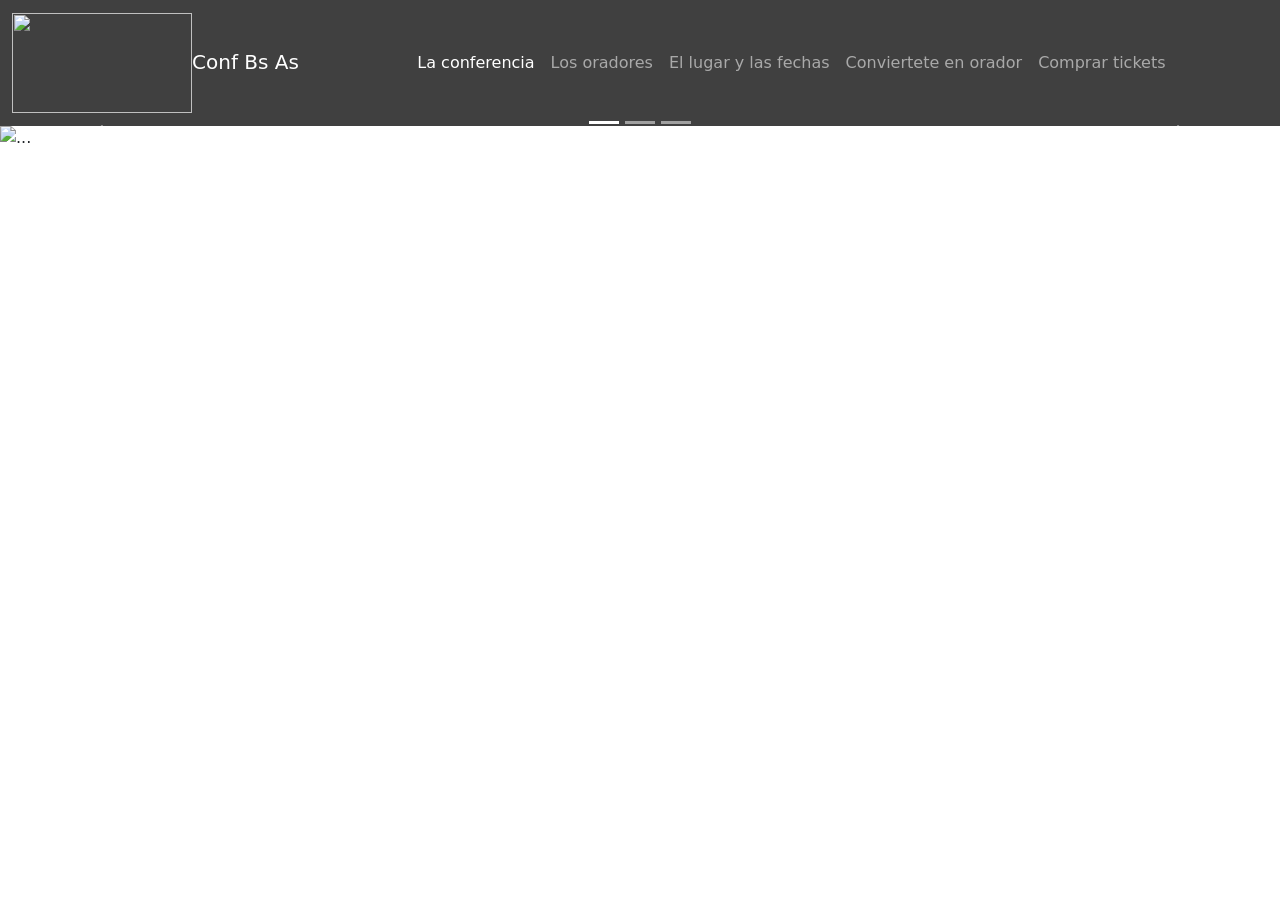
==== index.html @ 4734ad60 "Update Última actualización" ====
<!DOCTYPE html>
<html lang="es">
<head class="conthead">
      <meta charset="UTF-8">
      <meta http-equiv="X-UA-Compatible" content="IE=edge">
      <meta name="viewport" content="width=device-width, initial-scale=1.0">
      <title>Document</title>
      <link href="https://cdn.jsdelivr.net/npm/bootstrap@5.3.2/dist/css/bootstrap.min.css" rel="stylesheet" integrity="sha384-T3c6CoIi6uLrA9TneNEoa7RxnatzjcDSCmG1MXxSR1GAsXEV/Dwwykc2MPK8M2HN" crossorigin="anonymous">
      <script src="https://cdn.jsdelivr.net/npm/bootstrap@5.3.2/dist/js/bootstrap.bundle.min.js" integrity="sha384-C6RzsynM9kWDrMNeT87bh95OGNyZPhcTNXj1NW7RuBCsyN/o0jlpcV8Qyq46cDfL" crossorigin="anonymous"></script>
    </head>
<body>
<header>
      <nav class="navbar navbar-expand-lg navbar-dark bg-black bg-opacity-75">
            <div class="container-fluid">
                  <a class="navbar-brand" href="#">
                        <img src="img/codoacodo.png" alt="" width="180" height="100">Conf Bs As
                  </a>
              <div class="collapse navbar-collapse" id="navbarSupportedContent">
                <ul class="navbar-nav mx-auto mb-2 mb-lg-0 ">
                  <li class="nav-item">
                    <a class="nav-link active" aria-current="page" href="#">La conferencia</a>
                  </li>
                  <li class="nav-item">
                    <a class="nav-link" href="#">Los oradores</a>
                  </li>
                  <li class="nav-item">
                    <a class="nav-link" href="#">El lugar y las fechas</a>
                  </li>
                  <li class="nav-item">
                    <a class="nav-link" href="#">Conviertete en orador</a>
                  </li>
                  <li class="nav-item">
                    <a class="nav-link" href="#">Comprar tickets</a>
                  </li>
                </ul>
              </div>
            </div>
          </nav>

          <div id="carouselExampleCaptions" class="carousel slide">
            <div class="carousel-indicators">
              <button type="button" data-bs-target="#carouselExampleCaptions" data-bs-slide-to="0" class="active" aria-current="true" aria-label="Slide 1"></button>
              <button type="button" data-bs-target="#carouselExampleCaptions" data-bs-slide-to="1" aria-label="Slide 2"></button>
              <button type="button" data-bs-target="#carouselExampleCaptions" data-bs-slide-to="2" aria-label="Slide 3"></button>
            </div>
            <div class="carousel-inner">
              <div class="carousel-item active">
                <img src="..." class="d-block w-100" alt="...">
                <div class="carousel-caption d-none d-md-block">
                  <h5>First slide label</h5>
                  <p>Some representative placeholder content for the first slide.</p>
                </div>
              </div>
              <div class="carousel-item">
                <img src="..." class="d-block w-100" alt="...">
                <div class="carousel-caption d-none d-md-block">
                  <h5>Second slide label</h5>
                  <p>Some representative placeholder content for the second slide.</p>
                </div>
              </div>
              <div class="carousel-item">
                <img src="..." class="d-block w-100" alt="...">
                <div class="carousel-caption d-none d-md-block">
                  <h5>Third slide label</h5>
                  <p>Some representative placeholder content for the third slide.</p>
                </div>
              </div>
            </div>
            <button class="carousel-control-prev" type="button" data-bs-target="#carouselExampleCaptions" data-bs-slide="prev">
              <span class="carousel-control-prev-icon" aria-hidden="true"></span>
              <span class="visually-hidden">Previous</span>
            </button>
            <button class="carousel-control-next" type="button" data-bs-target="#carouselExampleCaptions" data-bs-slide="next">
              <span class="carousel-control-next-icon" aria-hidden="true"></span>
              <span class="visually-hidden">Next</span>
            </button>
          </div>          

</header>   
<footer>

</footer>   
</body>
</html>
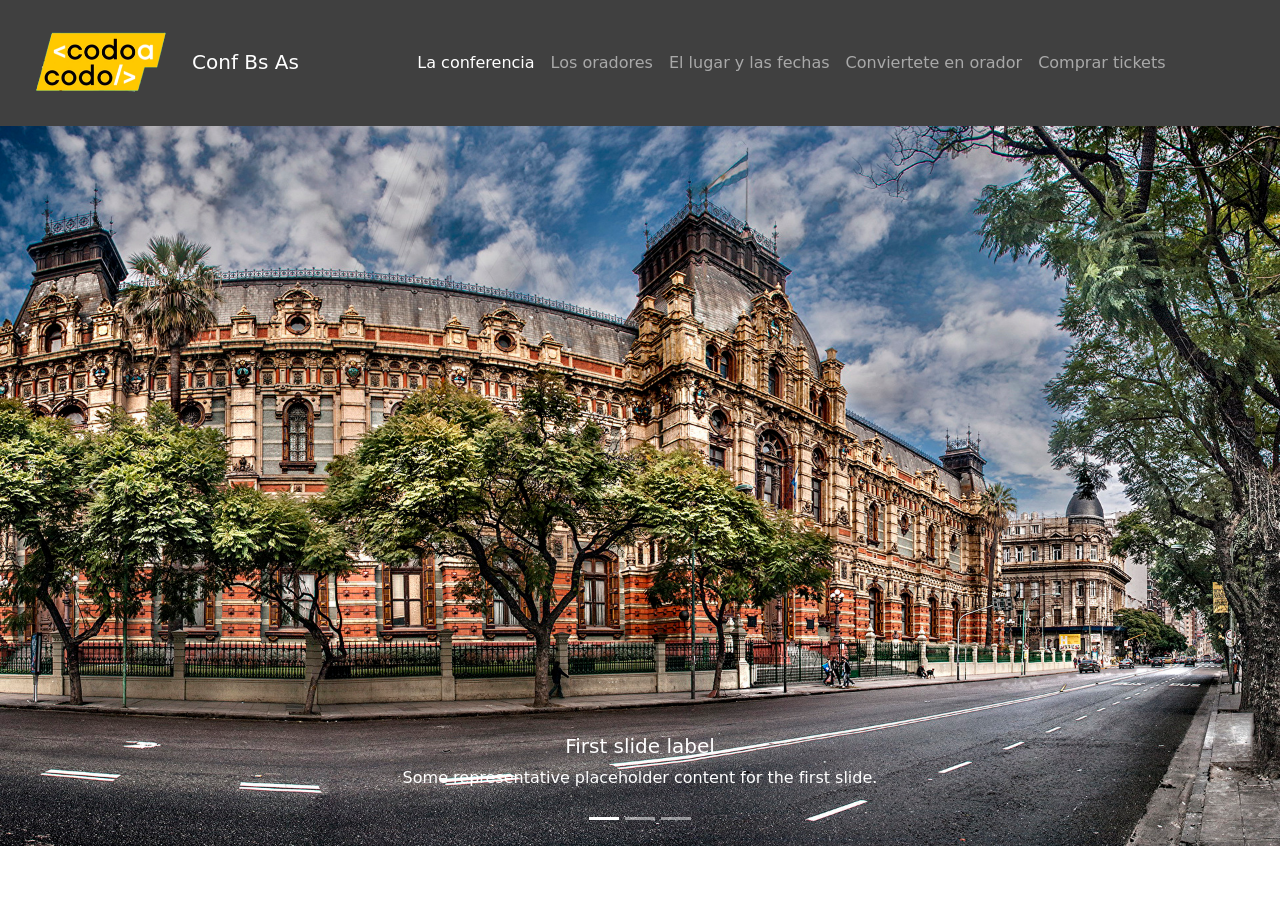
==== commit 0f7876c9: "último cambio" ====
--- a/index.html
+++ b/index.html
@@ -36,7 +36,6 @@
               </div>
             </div>
           </nav>
-
           <div id="carouselExampleCaptions" class="carousel slide">
             <div class="carousel-indicators">
               <button type="button" data-bs-target="#carouselExampleCaptions" data-bs-slide-to="0" class="active" aria-current="true" aria-label="Slide 1"></button>
@@ -45,21 +44,21 @@
             </div>
             <div class="carousel-inner">
               <div class="carousel-item active">
-                <img src="..." class="d-block w-100" alt="...">
+                <img src="img/ba1.jpg" class="d-block w-100" alt="...">
                 <div class="carousel-caption d-none d-md-block">
                   <h5>First slide label</h5>
                   <p>Some representative placeholder content for the first slide.</p>
                 </div>
               </div>
               <div class="carousel-item">
-                <img src="..." class="d-block w-100" alt="...">
+                <img src="img/ba2.jpg" class="d-block w-100" alt="...">
                 <div class="carousel-caption d-none d-md-block">
                   <h5>Second slide label</h5>
                   <p>Some representative placeholder content for the second slide.</p>
                 </div>
               </div>
               <div class="carousel-item">
-                <img src="..." class="d-block w-100" alt="...">
+                <img src="img/ba3.jpg" class="d-block w-100" alt="...">
                 <div class="carousel-caption d-none d-md-block">
                   <h5>Third slide label</h5>
                   <p>Some representative placeholder content for the third slide.</p>
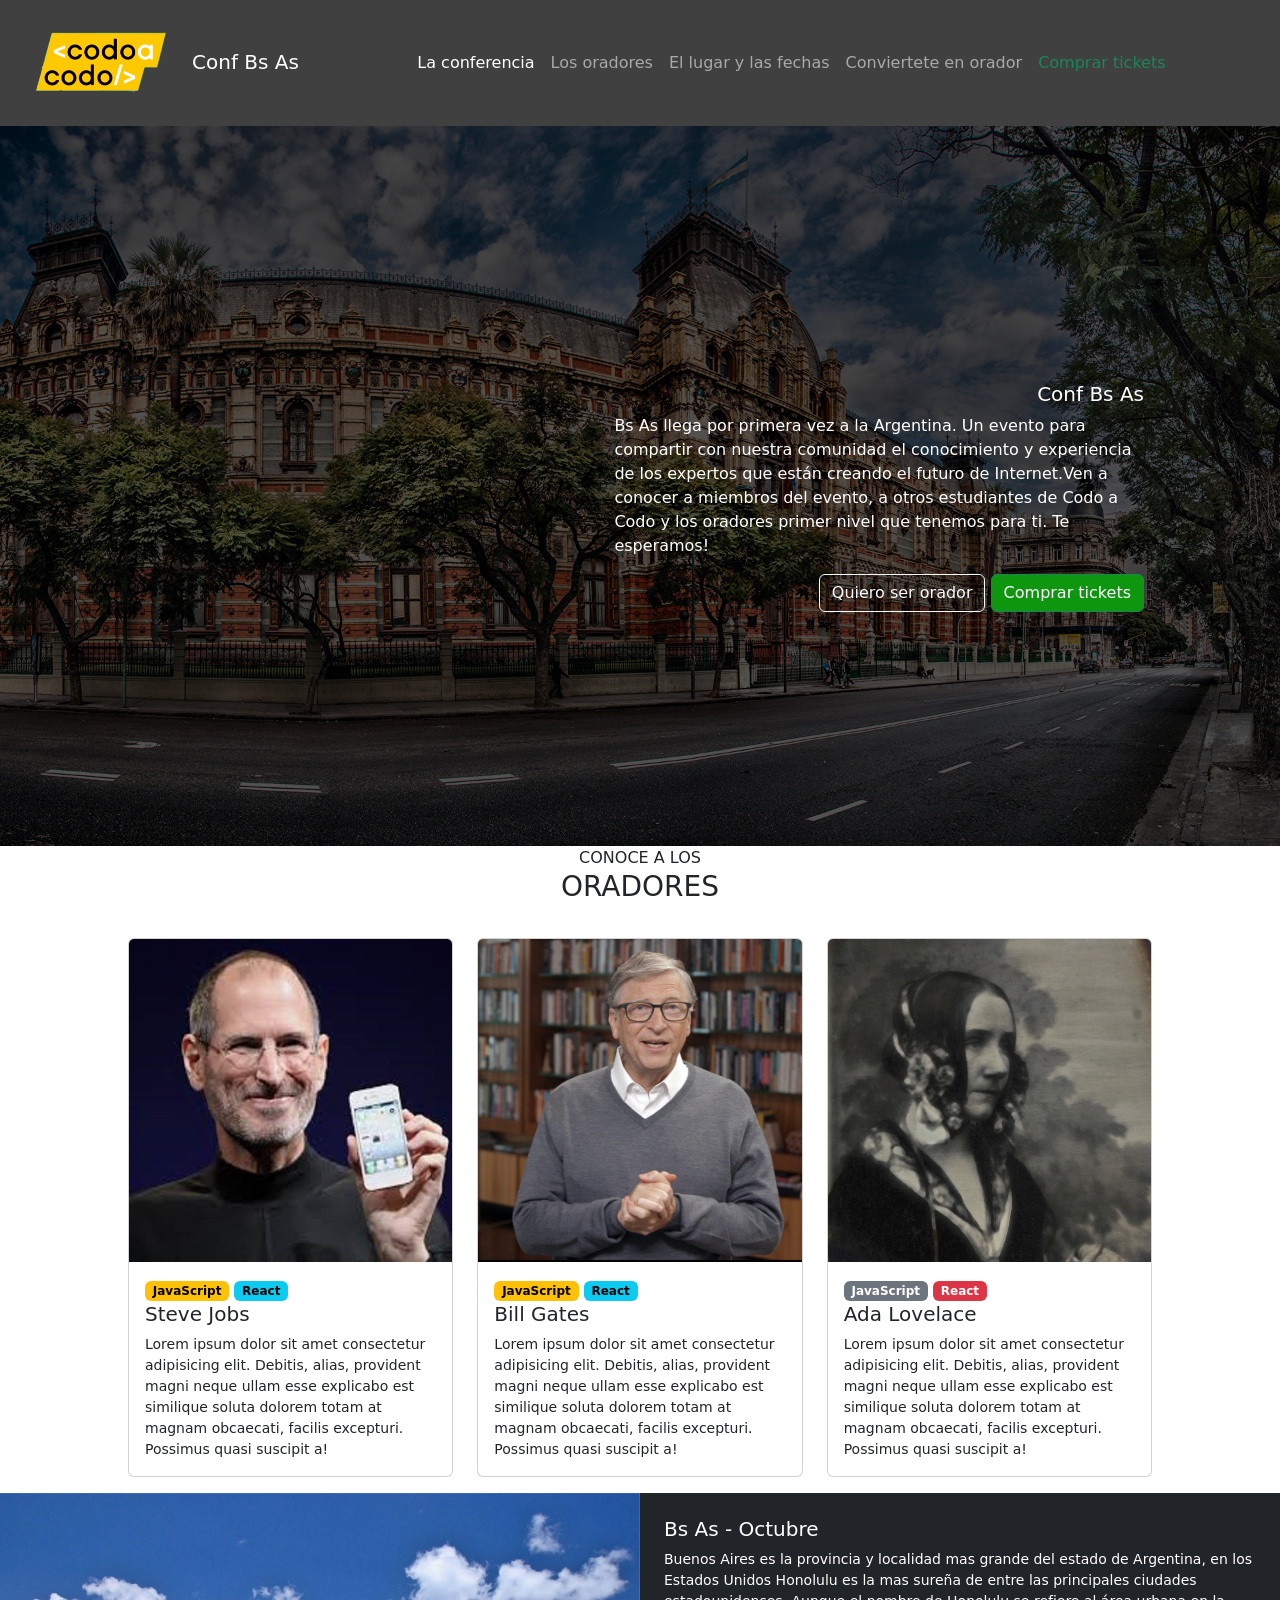
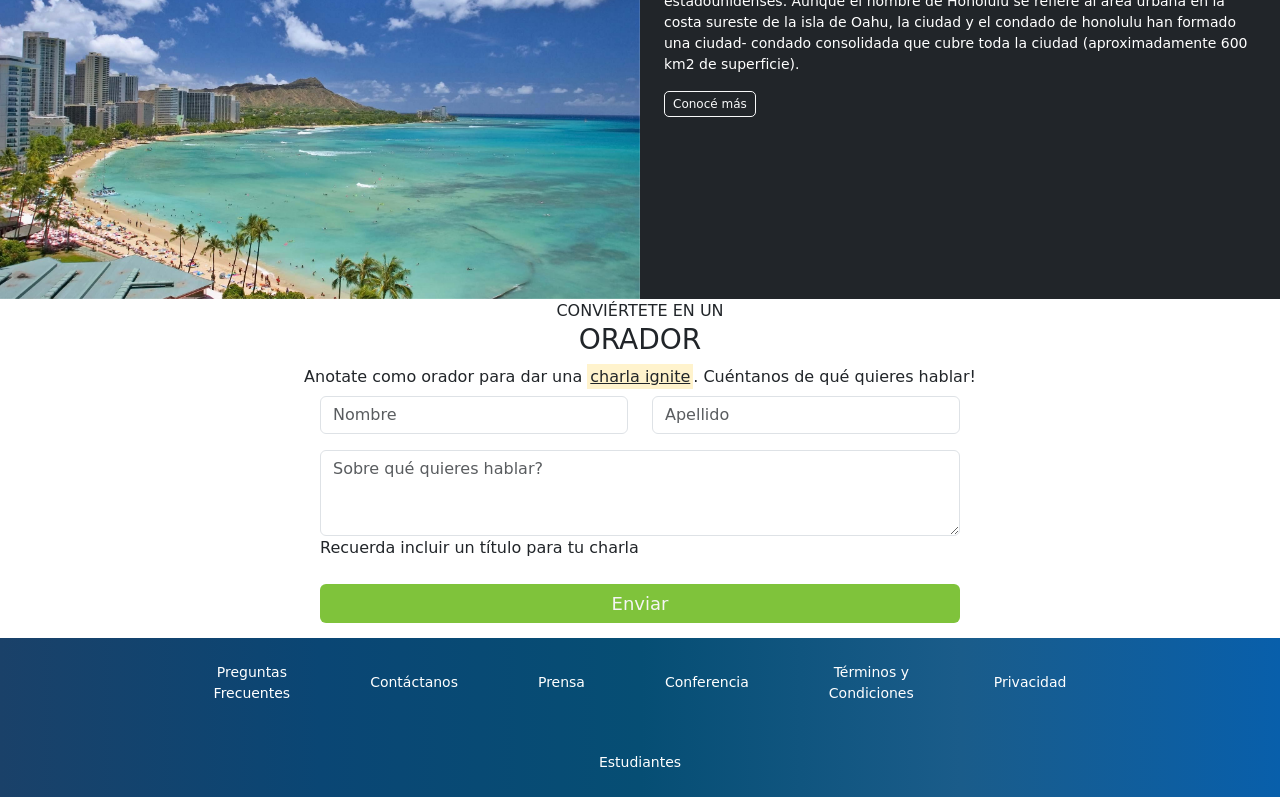
==== commit 7dedbc17: "Add files via upload Último cambio" ====
--- a/index.html
+++ b/index.html
@@ -1,83 +1,198 @@
-<!DOCTYPE html>
-<html lang="es">
-<head class="conthead">
-      <meta charset="UTF-8">
-      <meta http-equiv="X-UA-Compatible" content="IE=edge">
-      <meta name="viewport" content="width=device-width, initial-scale=1.0">
-      <title>Document</title>
-      <link href="https://cdn.jsdelivr.net/npm/bootstrap@5.3.2/dist/css/bootstrap.min.css" rel="stylesheet" integrity="sha384-T3c6CoIi6uLrA9TneNEoa7RxnatzjcDSCmG1MXxSR1GAsXEV/Dwwykc2MPK8M2HN" crossorigin="anonymous">
-      <script src="https://cdn.jsdelivr.net/npm/bootstrap@5.3.2/dist/js/bootstrap.bundle.min.js" integrity="sha384-C6RzsynM9kWDrMNeT87bh95OGNyZPhcTNXj1NW7RuBCsyN/o0jlpcV8Qyq46cDfL" crossorigin="anonymous"></script>
-    </head>
-<body>
-<header>
-      <nav class="navbar navbar-expand-lg navbar-dark bg-black bg-opacity-75">
-            <div class="container-fluid">
-                  <a class="navbar-brand" href="#">
-                        <img src="img/codoacodo.png" alt="" width="180" height="100">Conf Bs As
-                  </a>
-              <div class="collapse navbar-collapse" id="navbarSupportedContent">
-                <ul class="navbar-nav mx-auto mb-2 mb-lg-0 ">
-                  <li class="nav-item">
-                    <a class="nav-link active" aria-current="page" href="#">La conferencia</a>
-                  </li>
-                  <li class="nav-item">
-                    <a class="nav-link" href="#">Los oradores</a>
-                  </li>
-                  <li class="nav-item">
-                    <a class="nav-link" href="#">El lugar y las fechas</a>
-                  </li>
-                  <li class="nav-item">
-                    <a class="nav-link" href="#">Conviertete en orador</a>
-                  </li>
-                  <li class="nav-item">
-                    <a class="nav-link" href="#">Comprar tickets</a>
-                  </li>
-                </ul>
-              </div>
-            </div>
-          </nav>
-          <div id="carouselExampleCaptions" class="carousel slide">
-            <div class="carousel-indicators">
-              <button type="button" data-bs-target="#carouselExampleCaptions" data-bs-slide-to="0" class="active" aria-current="true" aria-label="Slide 1"></button>
-              <button type="button" data-bs-target="#carouselExampleCaptions" data-bs-slide-to="1" aria-label="Slide 2"></button>
-              <button type="button" data-bs-target="#carouselExampleCaptions" data-bs-slide-to="2" aria-label="Slide 3"></button>
-            </div>
-            <div class="carousel-inner">
-              <div class="carousel-item active">
-                <img src="img/ba1.jpg" class="d-block w-100" alt="...">
-                <div class="carousel-caption d-none d-md-block">
-                  <h5>First slide label</h5>
-                  <p>Some representative placeholder content for the first slide.</p>
-                </div>
-              </div>
-              <div class="carousel-item">
-                <img src="img/ba2.jpg" class="d-block w-100" alt="...">
-                <div class="carousel-caption d-none d-md-block">
-                  <h5>Second slide label</h5>
-                  <p>Some representative placeholder content for the second slide.</p>
-                </div>
-              </div>
-              <div class="carousel-item">
-                <img src="img/ba3.jpg" class="d-block w-100" alt="...">
-                <div class="carousel-caption d-none d-md-block">
-                  <h5>Third slide label</h5>
-                  <p>Some representative placeholder content for the third slide.</p>
-                </div>
-              </div>
-            </div>
-            <button class="carousel-control-prev" type="button" data-bs-target="#carouselExampleCaptions" data-bs-slide="prev">
-              <span class="carousel-control-prev-icon" aria-hidden="true"></span>
-              <span class="visually-hidden">Previous</span>
-            </button>
-            <button class="carousel-control-next" type="button" data-bs-target="#carouselExampleCaptions" data-bs-slide="next">
-              <span class="carousel-control-next-icon" aria-hidden="true"></span>
-              <span class="visually-hidden">Next</span>
-            </button>
-          </div>          
-
-</header>   
-<footer>
-
-</footer>   
-</body>
-</html>
+<!DOCTYPE html>
+<html lang="es">
+<head>
+    <meta charset="UTF-8">
+    <meta http-equiv="X-UA-Compatible" content="IE=edge">
+    <meta name="viewport" content="width=device-width, initial-scale=1.0">
+    <link rel="stylesheet" href="css/estilos.css">
+    <link rel="shortcut icon" href="img/codoacodo.png" type="image/x-icon">
+    <link href="https://cdn.jsdelivr.net/npm/bootstrap@5.3.0-alpha3/dist/css/bootstrap.min.css" rel="stylesheet" integrity="sha384-KK94CHFLLe+nY2dmCWGMq91rCGa5gtU4mk92HdvYe+M/SXH301p5ILy+dN9+nJOZ" crossorigin="anonymous">
+    <title>Conf Bs As Comisión 23545</title>
+</head>
+<body>
+      <header>
+            <nav class="navbar navbar-expand-lg navbar-dark bg-black bg-opacity-75">
+              <button class="navbar-toggler" type="button" name="button" data-bs-toggle="collapse" data-bs-target="#opcion">
+              <span class="navbar-toggler-icon">  </span>
+              </button>
+                  <div class="container-fluid">
+                        <a class="navbar-brand" href="#">
+                              <img src="img/codoacodo.png" alt="" width="180" height="100">Conf Bs As
+                        </a>
+                    <div class="collapse navbar-collapse" id="navbarSupportedContent">
+                      <div class="collapse navbar-collapse" id="opcion">  
+                        <ul class="navbar-nav mx-auto mb-2 mb-lg-0 ">
+                          <li class="nav-item">
+                            <a class="nav-link active" aria-current="page" href="#">La conferencia</a>
+                          </li>
+                          <li class="nav-item">
+                            <a class="nav-link" href="#">Los oradores</a>
+                          </li>
+                          <li class="nav-item">
+                            <a class="nav-link" href="#">El lugar y las fechas</a>
+                          </li>
+                          <li class="nav-item">
+                            <a class="nav-link" href="#Oradores">Conviertete en orador</a>
+                          </li>
+                          <li class="nav-item">
+                            <a class="nav-link active text-success" href="#">Comprar tickets</a>
+                          </li>
+                        </ul>
+                      </div>  
+                    </div>
+                  </div>
+            </nav>
+      </header> 
+    <div id="carouselExample" class="carousel slide card-sombreado" data-bs-ride="carousel">
+        <div class="carousel-inner">
+            <div class="carousel-item active">
+                <img src="img/ba1.jpg" class="d-block w-100" alt="Buenos Aires">
+            </div>
+            <div class="carousel-item">
+                <img src="img/ba2.jpg" class="d-block w-100" alt="Buenos Aires">
+            </div>
+            <div class="carousel-item">
+                <img src="img/ba3.jpg" class="d-block w-100" alt="Obelisco">
+            </div>
+        </div>
+        <div class="d-flex">
+            <div class="card-img-overlay d-flex flex-column justify-content-center text-end">
+                <h5 class="text-white">Conf Bs As</h5>
+                <p class="text-white text-start">
+                Bs As llega por primera vez a la Argentina. Un evento para compartir con
+                nuestra comunidad el conocimiento y experiencia de los expertos que 
+                están creando el futuro de Internet.Ven a conocer a miembros del
+                evento, a otros estudiantes de Codo a Codo y los oradores primer
+                nivel que tenemos para ti. 
+                Te esperamos!
+                </p>
+                <div>
+                    <button type="button" class="btn btn-outline-light">Quiero ser orador</button>
+                    <button type="button" class="btn btn-success" onclick="location.href='HTML/ticket.html'">
+                        Comprar tickets
+                    </button>
+                </div>
+            </div>
+        </div>
+    </div>    
+    <div class="text-center">
+        <h8>CONOCE A LOS</h8> 
+        <h3>ORADORES</h3>
+    </div>
+    <section id="#oradores">
+    <div class="container-oradores">
+        <div class="row">
+            <div class="col-lg-4">
+                <div class="card">
+                    <img src="img/steves.jpg" class="card-img-top" alt="Steve">
+                    <div class="card-body">
+                        <div class="badges">
+                        <span class="badge text-bg-warning">JavaScript</span>
+                        <span class="badge text-bg-info">React</span>
+                        </div>
+                        <h5 class="card-title">Steve Jobs</h5>
+                        <p class="card-text">Lorem ipsum dolor sit amet consectetur adipisicing elit. Debitis, alias, provident magni neque ullam esse explicabo est similique soluta dolorem totam at magnam obcaecati, facilis excepturi. Possimus quasi suscipit a!</p>
+                    </div>
+                </div>
+            </div> 
+            <div class="card-oradores col-lg-4">
+                <div class="card">
+                <img src="img/bill.jpg" class="card-img-top" alt="Bill Gates">
+                    <div class="card-body">
+                        <div class="badges">
+                            <span class="badge text-bg-warning">JavaScript</span>
+                            <span class="badge text-bg-info">React</span>
+                        </div>
+                        <h5 class="card-title">Bill Gates</h5>
+                        <p class="card-text">Lorem ipsum dolor sit amet consectetur adipisicing elit. Debitis, alias, provident magni neque ullam esse explicabo est similique soluta dolorem totam at magnam obcaecati, facilis excepturi. Possimus quasi suscipit a!</p>
+                    </div>
+                </div>
+            </div>  
+            <div class="card-oradores col-lg-4">
+                <div class="card">
+                <img src="img/ada.jpeg" class="card-img-top" alt="Ada Lovelace">
+                    <div class="card-body">
+                        <div class="badges">
+                            <span class="badge text-bg-secondary">JavaScript</span>
+                            <span class="badge text-bg-danger">React</span>
+                        </div>
+                        <h5 class="card-title">Ada Lovelace</h5>
+                        <p class="card-text">Lorem ipsum dolor sit amet consectetur adipisicing elit. Debitis, alias, provident magni neque ullam esse explicabo est similique soluta dolorem totam at magnam obcaecati, facilis excepturi. Possimus quasi suscipit a!</p>
+                    </div>
+                </div>
+            </div>  
+        </div>    
+    </div>
+    </section>
+    <div class="card-honolulu">
+        <div class="row g-0">
+            <div class="col-lg-6 d-flex">
+                <div id="carouselExampleSlidesOnly" class="carousel slide" data-bs-ride="carousel">
+                    <div class="carousel-inner">
+                        <div class="carousel-item active">
+                            <img src="img/honolulu.jpg" class="d-block w-100" alt="Honolulu">
+                        </div>
+                        <div class="carousel-item">
+                            <img src="img/hawaii.jpg" class="d-block w-100" alt="">
+                        </div>
+                        <div class="carousel-item">
+                            <img src="img/hawaii2.jpg" class="d-block w-100" alt="">
+                        </div>
+                        <div class="carousel-item">
+                            <img src="img/hawaii3.jpg" class="d-block w-100" alt="">
+                        </div>
+                    </div>
+                </div>
+            </div>
+            <div class="col-lg-6 d-flex p-4 bg-dark honolulu-text">
+                <div>
+                    <h5>Bs As - Octubre</h5>
+                    <p>
+                    Buenos Aires es la provincia y localidad mas grande del estado de Argentina, en los Estados Unidos Honolulu
+                    es la mas sureña de entre las principales ciudades estadounidenses. Aunque el nombre de Honolulu se refiere al 
+                    área urbana en la costa sureste de la isla de Oahu, la ciudad y el condado de honolulu han formado una ciudad-
+                    condado consolidada que cubre toda la ciudad (aproximadamente 600 km2 de superficie).
+                    </p>
+                    <button type="button" class="btn btn-outline-light">Conocé más</button>    
+                </div>
+            </div>
+        </div>
+    </div>
+    <div class=" text-center">
+        <h8>CONVIÉRTETE EN UN</h8> 
+        <H3>ORADOR</H3>
+        <div class="text-center">Anotate como orador para dar una <u class="mark">charla ignite</u>. Cuéntanos de
+            qué quieres hablar!</div>
+    </div>
+    <form action="" class="formulario">
+        <div>    
+            <div class="row">
+                <div class="col">
+                    <input type="text" class="form-control" placeholder="Nombre" aria-label="Nombre" required>
+                </div>
+                <div class="col">
+                    <input type="text" class="form-control" placeholder="Apellido" aria-label="Apellido" required>
+                </div>
+                <div class="mb-4 pt-3">
+                    <textarea class="form-control" placeholder="Sobre qué quieres hablar?" rows="3"></textarea>
+                    <label for="textarea" required>Recuerda incluir un título para tu charla</label>
+                </div>
+                <div>
+                    <button type="submit" class="btn btn-success">Enviar</button>
+                </div>         
+            </div>
+        </div>
+    </form>
+    <footer>   
+        <div class="footer-lista justify-content-center align-items-center">
+            <a class="nav-link footer-link text-center" href="#">Preguntas<br>Frecuentes</a>
+            <a class="nav-link footer-link text-center" href="#">Contáctanos</a>
+            <a class="nav-link footer-link text-center" href="#">Prensa</a>
+            <a class="nav-link footer-link text-center" href="#">Conferencia</a>                        
+            <a class="nav-link footer-link text-center" href="#">Términos y <br> Condiciones</a>
+            <a class="nav-link footer-link text-center" href="#">Privacidad</a>
+            <a class="nav-link footer-link text-center" href="#">Estudiantes</a>
+        </div> 
+    </footer>   
+</body>
+</html>
--- a/css/estilos.css
+++ b/css/estilos.css
@@ -0,0 +1,175 @@
+.card-sombreado img{
+    filter: brightness(32%);
+}
+
+.card-img-overlay {
+    padding-right: 8.5rem !important;
+    padding-top: 20% !important;
+    padding-left: 48% !important;
+    height: max-content;
+}
+
+.card-title1, .card-text1, .btn-outline {
+    color: white;
+}
+
+.card-text1 {
+    font-size: 1rem;
+    padding-top: 2rem;
+    text-align: justify;
+}
+
+.card-title1 {
+    font-size: 2rem;
+}
+
+.navbar {
+    padding: 3rem;        
+}
+
+.navbar-collapse {
+    align-items: center;
+    justify-content: space-between;
+}
+
+ .btn-success{
+    background: rgb(14, 151, 14) !important;
+}
+
+.btn-success:hover{
+    border: none;
+    background: rgb(9, 72, 9) !important;
+}
+
+.container-oradores {
+    margin-top: 18px;
+    padding: 1rem 8rem;
+}
+
+.card:hover{
+    transform: scale(1.01);
+    background-color: rgb(221, 218, 218);
+    cursor: pointer;
+}
+
+.card-text {
+    font-size: 14px;
+}
+
+.honolulu-text{
+    font-size: 14px;
+    color: white;
+}
+
+.honolulu-text .btn {
+    font-size: 12px;
+    padding: 3px 8px;
+    border-radius: 5px;
+} 
+
+.div-orador{
+    font-size: 14px;
+}
+
+.text-convocatoria{
+    font-size: 13px;
+}
+
+.formulario{
+    padding-top: 7px;
+    margin: 0 auto;
+    width: 50%;
+}
+
+.texto-area{
+    font-size: 12px;
+}
+
+.formulario button {
+    width: 100%;
+    border: none;
+    font-size: 18px;
+    background-color: #7fc33b !important;
+    color: whitesmoke;
+}
+
+footer {
+    padding-top: 15px;
+}
+
+.footer-lista{
+    background-image: linear-gradient(to right, #1a4169,
+    #0a4674, #064e74, #1a5c8a, #085fab); 
+    display: flex;
+    justify-content: space-between;
+    flex-wrap: wrap;
+    padding: 0 6rem;
+}
+
+.footer-link{
+    color: white !important;
+    font-size: 14px !important;
+    padding: 1.5rem 2.5rem !important;
+}
+
+.swal2-popup {
+    width: 50px;
+    }
+
+.row-group{
+    align-items: center;
+    padding: 0 10%;
+    justify-content: space-between !important;
+}
+
+
+
+/* Responsive */
+
+
+@media screen and (max-width: 910px) {
+
+    .navbar{
+        position: static !important;
+    }
+
+    .card-superpuesta img{
+        filter: brightness(100%);
+    }
+
+    .tarjeta {
+        padding-right: 8.5rem !important;
+        max-height: 50vh;
+        padding-left: 40vw !important;
+        font-size: 0.5rem;
+    }
+
+    .card-img-overlay {
+        padding: 2rem !important;
+        position: static !important;
+        background-color: black;
+    }
+
+    .card-text1 {
+        font-size: 1rem;
+        padding-top: 0.7rem;
+    }
+    
+    .card-title1 {
+        font-size: 1.5rem;
+    }
+
+    .formulario{
+        padding-top: 5px;
+        margin: 0 auto;
+        width: 90%;
+    }
+
+    .footer-lista{
+        padding: 0 2rem;
+    }
+
+    .footer-link{
+        padding: 1.5rem 1.5rem !important;
+    }
+}
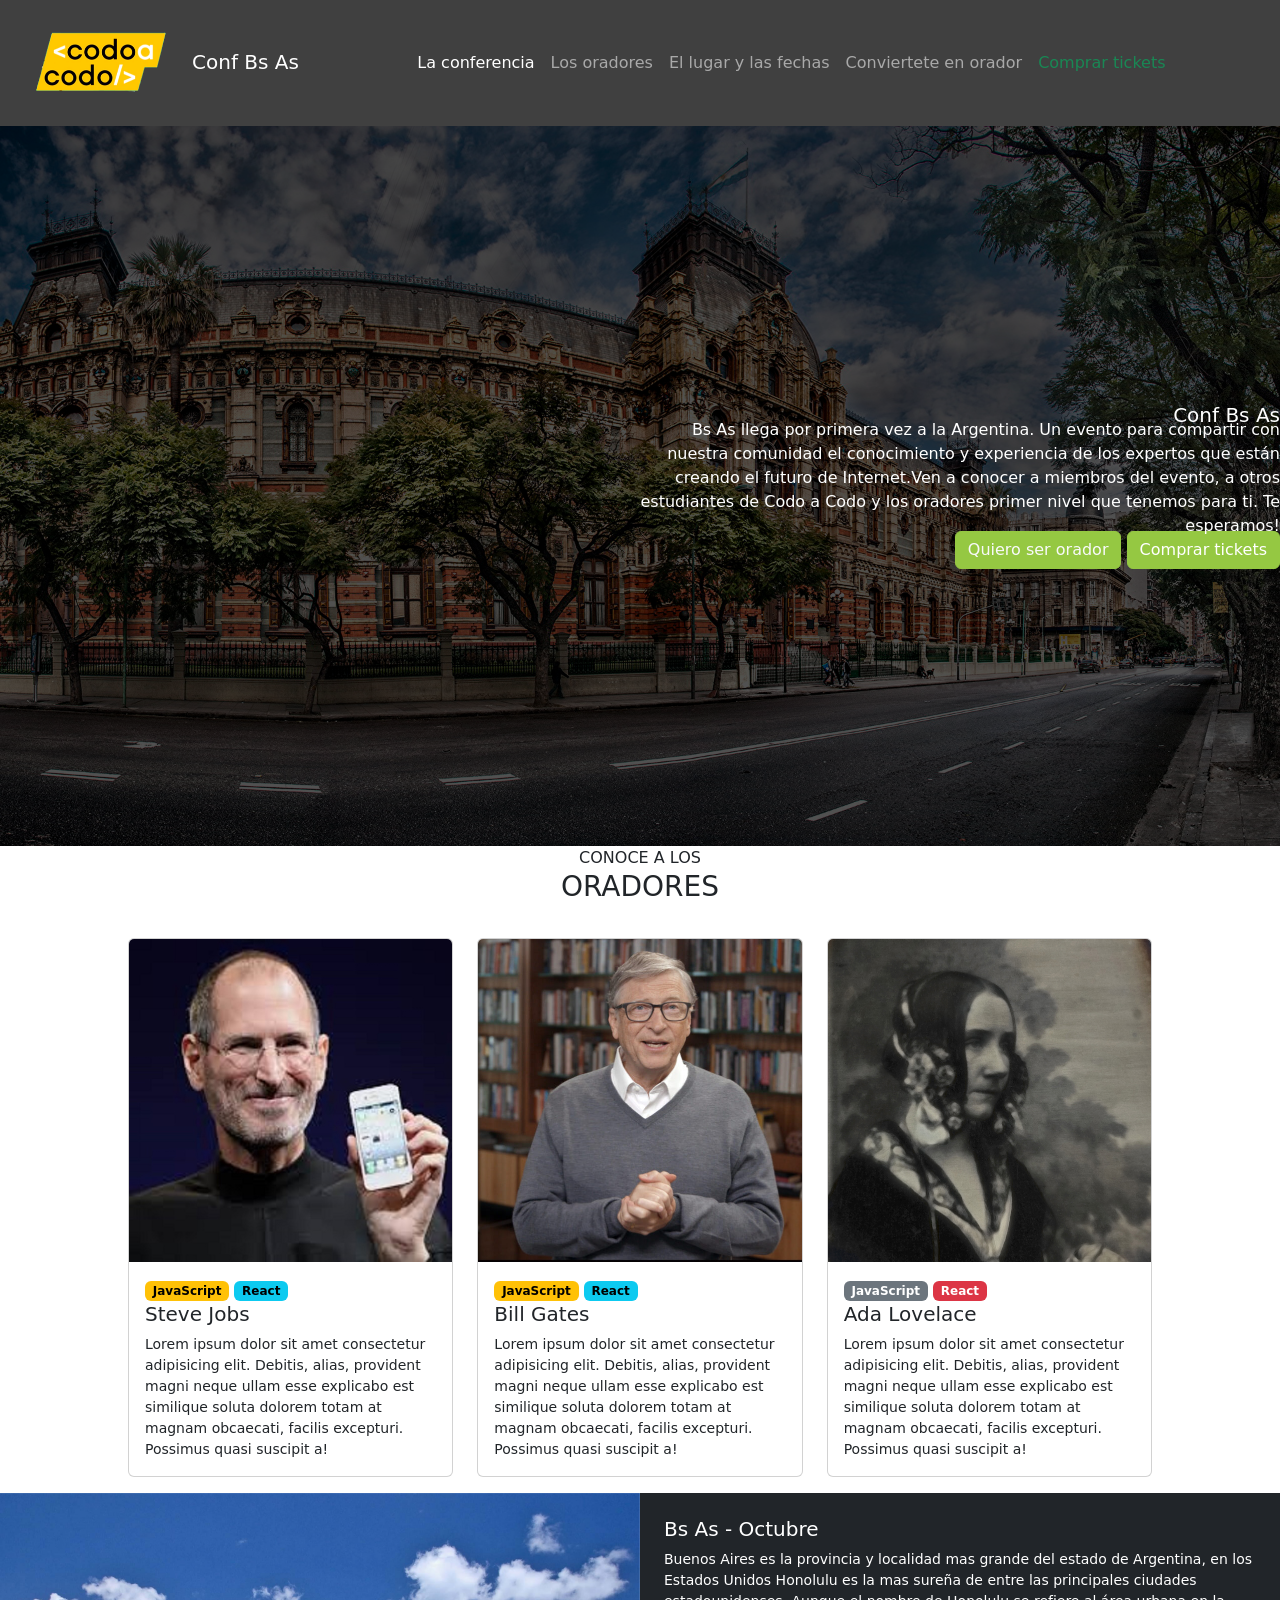
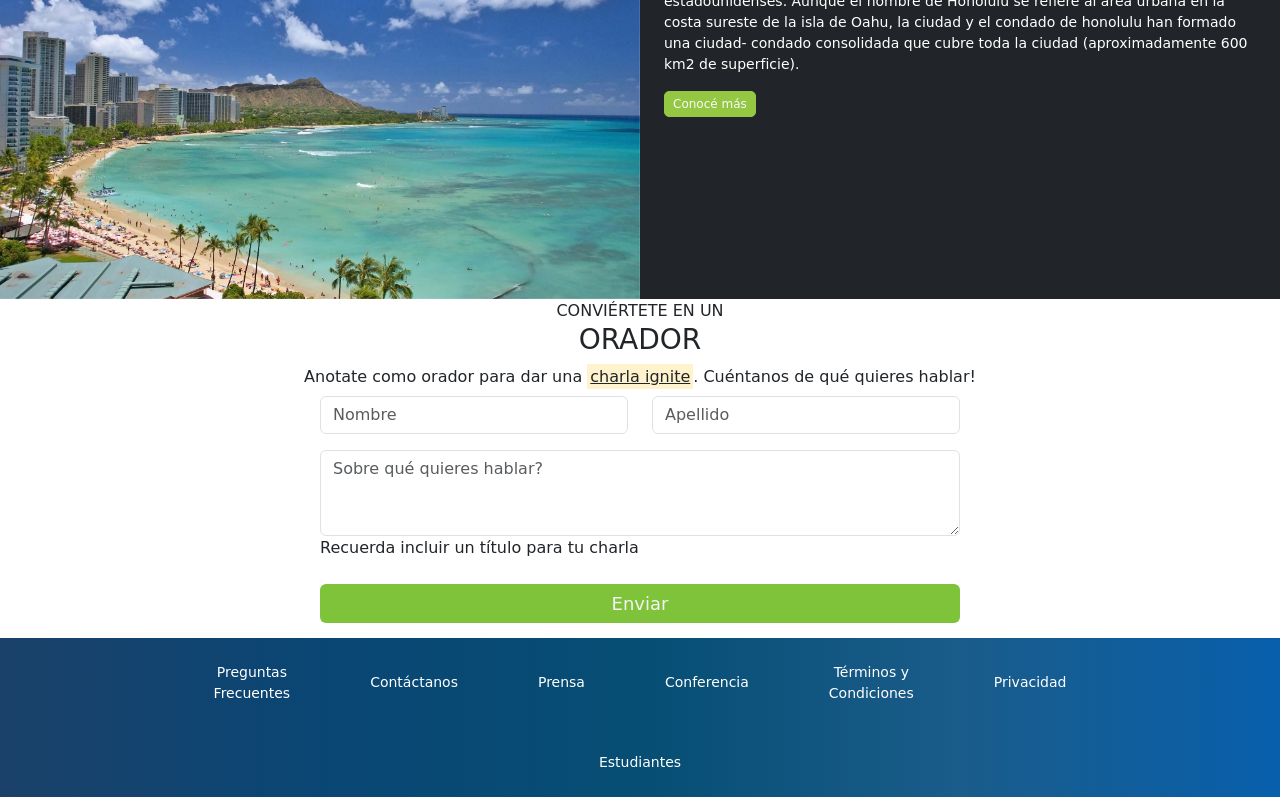
==== commit efb9bd4f: "Add files via upload" ====
--- a/index.html
+++ b/index.html
@@ -11,38 +11,38 @@
 </head>
 <body>
       <header>
-            <nav class="navbar navbar-expand-lg navbar-dark bg-black bg-opacity-75">
-              <button class="navbar-toggler" type="button" name="button" data-bs-toggle="collapse" data-bs-target="#opcion">
-              <span class="navbar-toggler-icon">  </span>
-              </button>
-                  <div class="container-fluid">
-                        <a class="navbar-brand" href="#">
-                              <img src="img/codoacodo.png" alt="" width="180" height="100">Conf Bs As
-                        </a>
-                    <div class="collapse navbar-collapse" id="navbarSupportedContent">
-                      <div class="collapse navbar-collapse" id="opcion">  
-                        <ul class="navbar-nav mx-auto mb-2 mb-lg-0 ">
-                          <li class="nav-item">
-                            <a class="nav-link active" aria-current="page" href="#">La conferencia</a>
-                          </li>
-                          <li class="nav-item">
-                            <a class="nav-link" href="#">Los oradores</a>
-                          </li>
-                          <li class="nav-item">
-                            <a class="nav-link" href="#">El lugar y las fechas</a>
-                          </li>
-                          <li class="nav-item">
-                            <a class="nav-link" href="#Oradores">Conviertete en orador</a>
-                          </li>
-                          <li class="nav-item">
-                            <a class="nav-link active text-success" href="#">Comprar tickets</a>
-                          </li>
-                        </ul>
-                      </div>  
-                    </div>
-                  </div>
-            </nav>
-      </header> 
+        <nav class="navbar navbar-expand-lg navbar-dark bg-black bg-opacity-75">
+            <button class="navbar-toggler" type="button" name="button" data-bs-toggle="collapse" data-bs-target="#opcion">
+            <span class="navbar-toggler-icon">  </span>
+            </button>
+            <div class="container-fluid">
+                      <a class="navbar-brand" href="#">
+                            <img src="img/codoacodo.png" alt="" width="180" height="100">Conf Bs As
+                      </a>
+                <div class="collapse navbar-collapse" id="navbarSupportedContent">
+                    <div class="collapse navbar-collapse" id="opcion">  
+                      <ul class="navbar-nav mx-auto mb-2 mb-lg-0 ">
+                        <li class="nav-item">
+                          <a class="nav-link active" aria-current="page" href="#">La conferencia</a>
+                        </li>
+                        <li class="nav-item">
+                          <a class="nav-link" href="#">Los oradores</a>
+                        </li>
+                        <li class="nav-item">
+                          <a class="nav-link" href="#">El lugar y las fechas</a>
+                        </li>
+                        <li class="nav-item">
+                          <a class="nav-link" href="#Oradores">Conviertete en orador</a>
+                        </li>
+                        <li class="nav-item">
+                          <a class="nav-link active text-success" href="Boleto.html">Comprar tickets</a>
+                        </li>
+                      </ul>
+                    </div>  
+                </div>
+            </div>
+        </nav>
+    </header> 
     <div id="carouselExample" class="carousel slide card-sombreado" data-bs-ride="carousel">
         <div class="carousel-inner">
             <div class="carousel-item active">
@@ -55,10 +55,9 @@
                 <img src="img/ba3.jpg" class="d-block w-100" alt="Obelisco">
             </div>
         </div>
-        <div class="d-flex">
-            <div class="card-img-overlay d-flex flex-column justify-content-center text-end">
-                <h5 class="text-white">Conf Bs As</h5>
-                <p class="text-white text-start">
+            <div class="card-img-overlay h-100 d-flex flex-column justify-content-center text-end">
+                <h5 class="text-white">Conf Bs As </h5>
+                <p  class="text-white w-50 position-absolute end-0">
                 Bs As llega por primera vez a la Argentina. Un evento para compartir con
                 nuestra comunidad el conocimiento y experiencia de los expertos que 
                 están creando el futuro de Internet.Ven a conocer a miembros del
@@ -66,14 +65,14 @@
                 nivel que tenemos para ti. 
                 Te esperamos!
                 </p>
-                <div>
+            <div>
+                <br><br><br><br>
                     <button type="button" class="btn btn-outline-light">Quiero ser orador</button>
-                    <button type="button" class="btn btn-success" onclick="location.href='HTML/ticket.html'">
+                    <button type="button" class="btn btn-success" onclick="location.href='Boleto.html'">
                         Comprar tickets
                     </button>
                 </div>
             </div>
-        </div>
     </div>    
     <div class="text-center">
         <h8>CONOCE A LOS</h8> 
--- a/css/estilos.css
+++ b/css/estilos.css
@@ -1,12 +1,5 @@
 .card-sombreado img{
     filter: brightness(32%);
-}
-
-.card-img-overlay {
-    padding-right: 8.5rem !important;
-    padding-top: 20% !important;
-    padding-left: 48% !important;
-    height: max-content;
 }
 
 .card-title1, .card-text1, .btn-outline {
@@ -44,12 +37,6 @@
 .container-oradores {
     margin-top: 18px;
     padding: 1rem 8rem;
-}
-
-.card:hover{
-    transform: scale(1.01);
-    background-color: rgb(221, 218, 218);
-    cursor: pointer;
 }
 
 .card-text {
@@ -122,7 +109,12 @@
     justify-content: space-between !important;
 }
 
-
+/* venta de boleto */
+.btn {
+    /*redefino el color que viene por defecto */
+    background-color: #95c842 !important;
+    border-color: #95c842 !important;
+  }        
 
 /* Responsive */
 
